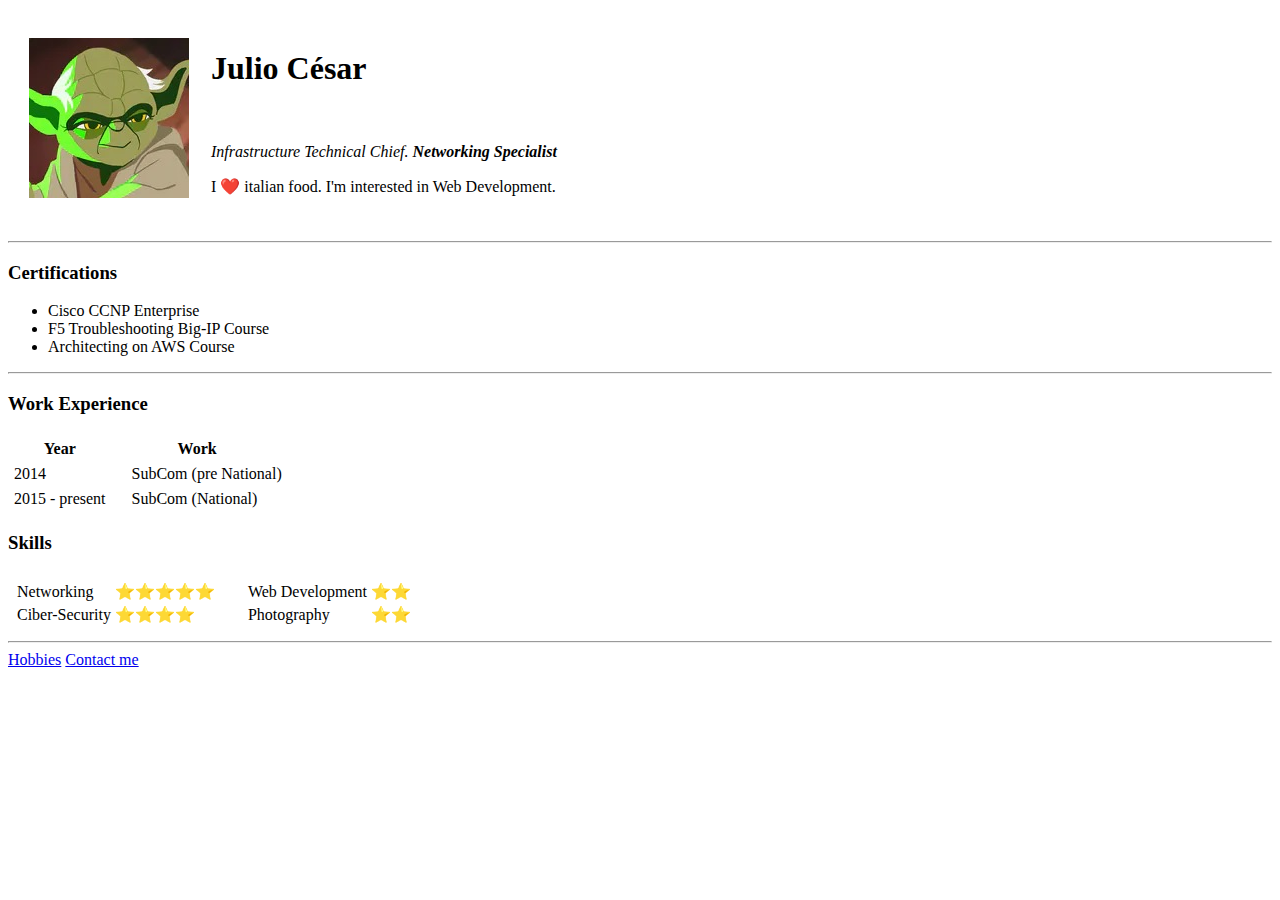
==== index.html @ e9c04831 "Add first files for cv site" ====
<!doctype html>
<html lang="en" dir="ltr">
  <head>
    <meta charset="utf-8">
    <title>Personal Site</title>
  </head>
  <body>
    <table cellspacing=20>
      <tr>
        <td>
          <img src="Images/starwars_yoda.jpg" alt="Yoda Picture">
        </td>
        <td>
          <h1>Julio César</h1>
          <br>
          <p><em>Infrastructure Technical Chief. <strong>Networking Specialist</strong></em></p>
          <p>I ❤️ italian food. I'm interested in Web Development.</p>
        </td>
      </tr>
    </table>
    <hr>
    <h3>Certifications</h3>
    <ul>
      <li>Cisco CCNP Enterprise</li>
      <li>F5 Troubleshooting Big-IP Course</li>
      <li>Architecting on AWS Course</li>
    </ul>
    <hr>
    <h3>Work Experience</h3>
    <table cellspacing=5>
      <thead>
        <tr>
          <th><strong>Year</strong></th>
          <th><strong>Work</strong></th>
        </tr>
      </thead>
      <tbody>
        <tr>
          <td>2014</td>
          <td style="padding-left: 20px;">SubCom (pre National)</td>
        </tr>
        <tr>
          <td>2015 - present</td>
          <td style="padding-left: 20px;">SubCom (National)</td>
        </tr>
    </table>
      </tbody>
    <h3>Skills</h3>
    <table cellspacing=5>
      <tr>
      <td>
        <table>
          <tr>
            <td>Networking</td>
            <td>⭐️⭐️⭐️⭐️⭐️</td>
          </tr>
          <tr>
            <td>Ciber-Security</td>
            <td>⭐️⭐️⭐️⭐️</td>
          </tr>
        </table>
      </td>
      <td>
        <table style="padding-left: 20px;">
          <tr>
            <td>Web Development</td>
            <td>⭐️⭐️</td>
          </tr>
          <tr>
            <td>Photography</td>
            <td>⭐️⭐️</td>
          </tr>
        </table>
      </td>
      </tr>
    </table>
    <hr>
    <a href="hobbies.html">Hobbies</a>
    <a href="contact_me.html">Contact me</a>
  </body>
</html>
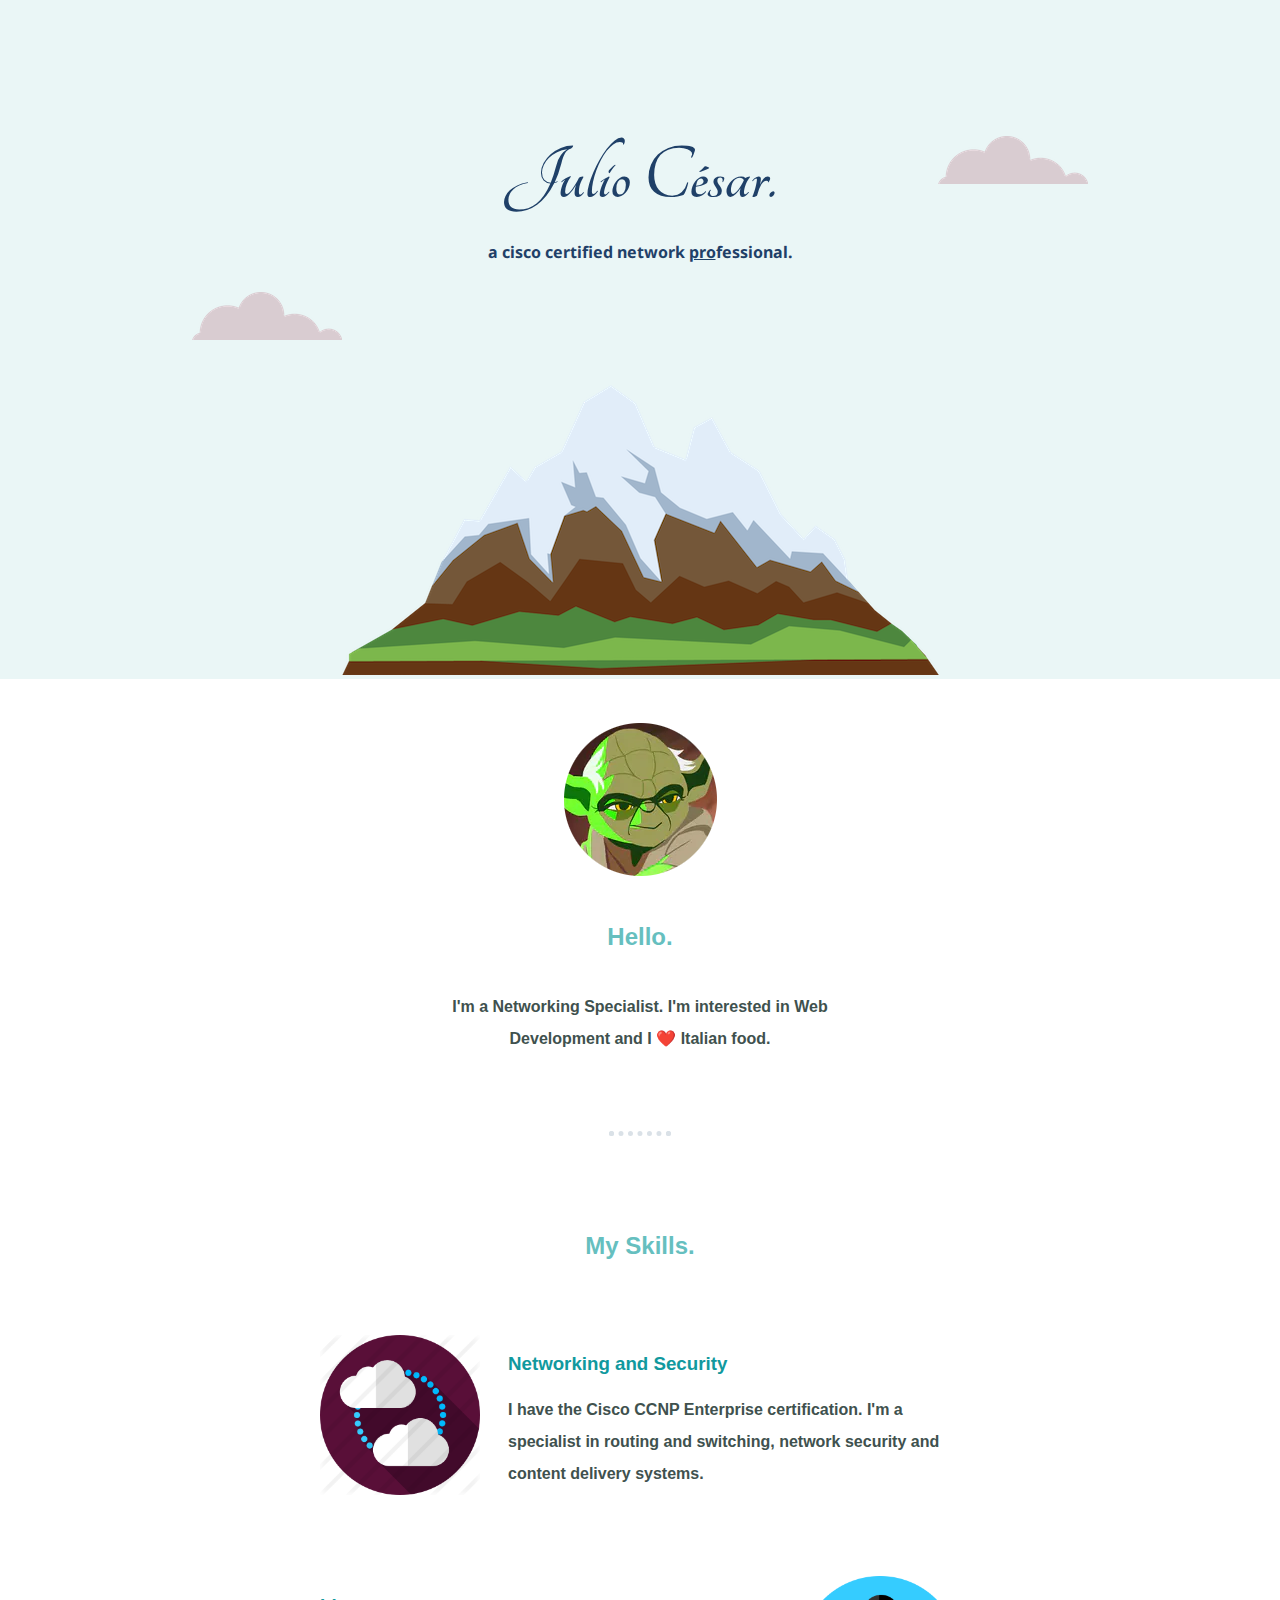
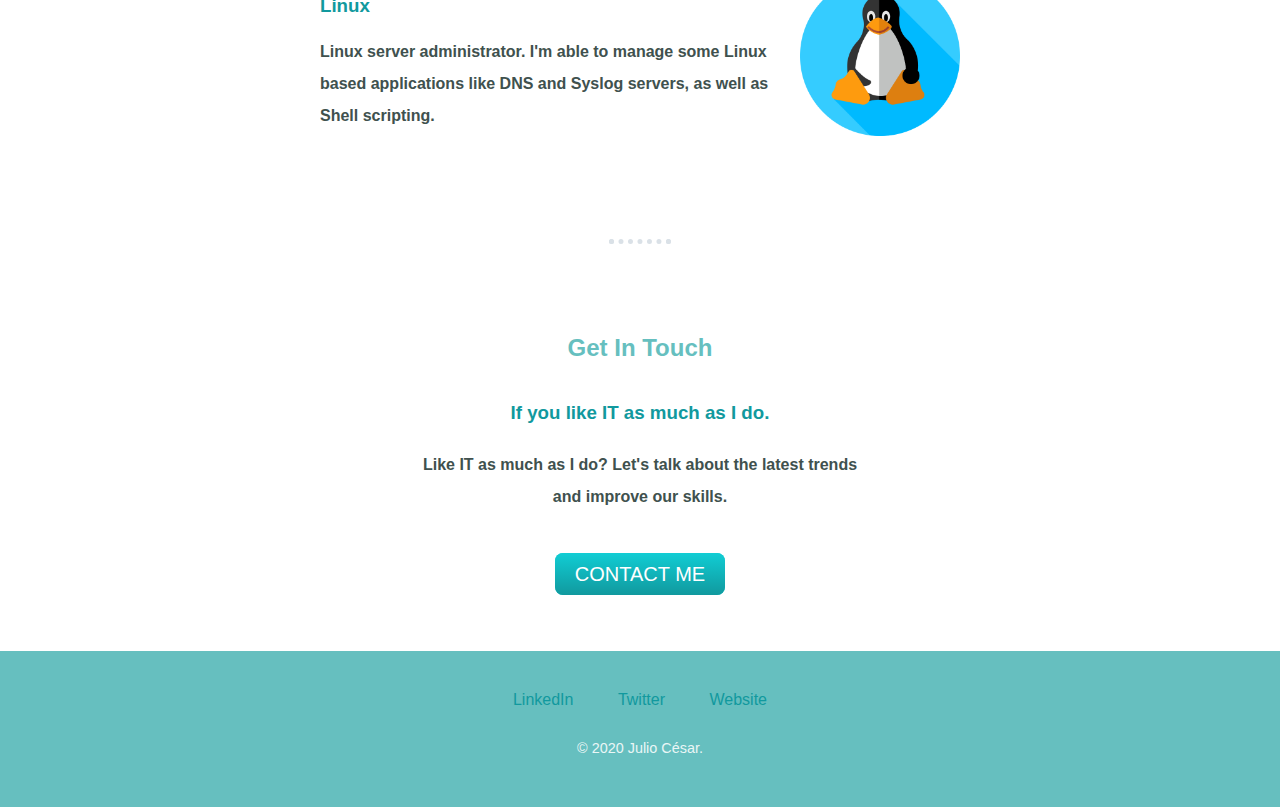
==== commit 40126138: "Add files via upload" ====
--- a/index.html
+++ b/index.html
@@ -1,81 +1,55 @@
-<!doctype html>
-<html lang="en" dir="ltr">
-  <head>
-    <meta charset="utf-8">
-    <title>Personal Site</title>
-  </head>
-  <body>
-    <table cellspacing=20>
-      <tr>
-        <td>
-          <img src="Images/starwars_yoda.jpg" alt="Yoda Picture">
-        </td>
-        <td>
-          <h1>Julio César</h1>
-          <br>
-          <p><em>Infrastructure Technical Chief. <strong>Networking Specialist</strong></em></p>
-          <p>I ❤️ italian food. I'm interested in Web Development.</p>
-        </td>
-      </tr>
-    </table>
-    <hr>
-    <h3>Certifications</h3>
-    <ul>
-      <li>Cisco CCNP Enterprise</li>
-      <li>F5 Troubleshooting Big-IP Course</li>
-      <li>Architecting on AWS Course</li>
-    </ul>
-    <hr>
-    <h3>Work Experience</h3>
-    <table cellspacing=5>
-      <thead>
-        <tr>
-          <th><strong>Year</strong></th>
-          <th><strong>Work</strong></th>
-        </tr>
-      </thead>
-      <tbody>
-        <tr>
-          <td>2014</td>
-          <td style="padding-left: 20px;">SubCom (pre National)</td>
-        </tr>
-        <tr>
-          <td>2015 - present</td>
-          <td style="padding-left: 20px;">SubCom (National)</td>
-        </tr>
-    </table>
-      </tbody>
-    <h3>Skills</h3>
-    <table cellspacing=5>
-      <tr>
-      <td>
-        <table>
-          <tr>
-            <td>Networking</td>
-            <td>⭐️⭐️⭐️⭐️⭐️</td>
-          </tr>
-          <tr>
-            <td>Ciber-Security</td>
-            <td>⭐️⭐️⭐️⭐️</td>
-          </tr>
-        </table>
-      </td>
-      <td>
-        <table style="padding-left: 20px;">
-          <tr>
-            <td>Web Development</td>
-            <td>⭐️⭐️</td>
-          </tr>
-          <tr>
-            <td>Photography</td>
-            <td>⭐️⭐️</td>
-          </tr>
-        </table>
-      </td>
-      </tr>
-    </table>
-    <hr>
-    <a href="hobbies.html">Hobbies</a>
-    <a href="contact_me.html">Contact me</a>
-  </body>
-</html>
+<!DOCTYPE html>
+<html>
+<head>
+	<title>Personal Site</title>
+	<link rel="icon" type="image/png" href="images/lightsaber-icon.png">
+	<link rel="stylesheet" type="text/css" href="css/styles.css">
+  <!-- google fonts link -->
+  <link rel="stylesheet" href="https://fonts.googleapis.com/css2?family=Noto+Sans&family=Tangerine:wght@700&display=swap">
+</head>
+<body>
+  <section id="top-section">
+   <div class="top-container">
+    <img class="top-cloud" src="images/cloud.png">
+    <h1>Julio César.</h1>
+    <p id="description">a cisco certified network <span id="pro">pro</span>fessional.</p>
+    <img class="bottom-cloud" src="images/cloud.png">
+    <img src="images/mountain.png">
+  </div>
+</section>
+<div class="middle-container">
+  <div class="profile">
+    <img src="images/yoda_icon.png" alt="yoda_icon">
+    <h2>Hello.</h2>
+    <p class="hello-description">I'm a Networking Specialist. I'm interested in Web Development and I ❤️ Italian food.</p>
+  </div>
+  <hr>
+  <div class="skills">
+    <h2>My Skills.</h2>
+    <div class="skill-row">
+      <img class="clouds-img" src="images/cloud-network.png" alt="clouds-image">
+      <h3>Networking and Security</h3>
+      <p>I have the Cisco CCNP Enterprise certification. I'm a specialist in routing and switching, network security and content delivery systems.</p>
+    </div>
+    <div class="skill-row">
+      <img class="linux-img" src="images/linux.png" alt="linux.image">
+      <h3>Linux</h3>
+      <p>Linux server administrator. I'm able to manage some Linux based applications like DNS and Syslog servers, as well as Shell scripting.</p>
+    </div>
+  </div>
+  <hr>
+  <div class="contact-me">
+    <h2>Get In Touch</h2>
+    <h3>If you like IT as much as I do.</h3>
+    <p class="contact-description">Like IT as much as I do? Let's talk about the latest trends and improve our skills.</p>
+    <a class="btn" href="mailto:name@email.com">CONTACT ME</a>
+  </div>
+</div>
+<div class="bottom-container">
+  <a class="footer-link" href="#top-section">LinkedIn</a>
+  <a class="footer-link" href="#top-section">Twitter</a>
+  <a class="footer-link" href="#top-section">Website</a>
+  <p id="copyright">© 2020 Julio César.</p>
+</div>
+</body>
+</html>
--- a/css/styles.css
+++ b/css/styles.css
@@ -0,0 +1,175 @@
+/* html elements */
+body	{
+	font-family: sans-serif;
+	margin: 0;
+	text-align: center;
+}
+
+h1	{
+	color: #1f4068;
+	font-family: 'Tangerine', cursive;
+	font-size: 80px;
+	margin-top: 15px;
+	margin-bottom: 15px;
+}
+
+h2	{
+	color: #66BFBF;
+	padding: 20px 0;
+}
+
+h3	{
+	color: #11999E;
+/*	border: solid 2px;*/
+}
+
+a {
+	color: #11999E;
+	font: sans-serif;
+	padding: 5px 20px;
+	text-decoration: none;
+}
+
+a:hover {
+	color: #EAF6F6;
+}
+
+p {
+	color: #40514E;
+	line-height: 2;
+	font-weight: bold;
+/*	border: solid 2px;*/
+}
+
+hr {
+	border: dotted;
+	border-bottom: none;
+	border-width: 5px;
+	color: #dae1e7;
+	margin: 36px auto;
+	width: 4%;
+}
+
+/* top container */
+#description	{
+	color: #1f4068;
+	font-family: 'Noto Sans', sans-serif;
+	font-weight: bold;
+	line-height: 2;
+	margin: 5px 0px 50px 0px;
+}
+
+#pro	{
+	text-decoration: underline;
+}
+
+.top-container	{
+	background-color: #EAF6F6;
+	padding-top: 120px;
+	position: relative;
+}
+
+.top-cloud	{
+	position: absolute;
+	top: 20%;
+	right: 15%;
+}
+
+.bottom-cloud	{
+	position: absolute;
+	bottom: 50%;
+	left: 15%;
+}
+
+/* middle ccontainer */
+.middle-container {
+	/*background-color: #ff9234;*/
+	padding-bottom: 50px;
+	}
+
+.profile {
+	padding: 40px 0;
+}
+
+.hello-description {
+	margin: auto;
+	width: 35%;
+}
+
+.skills {
+/*	background-color: #ffcb74;*/
+	padding: 20px 0;
+}
+
+.skill-row {
+/*	background-color: #b1b493;*/
+	margin: auto;
+	padding: 35px 0;
+	text-align: left;
+	width: 50%;
+}
+
+.clouds-img	{
+	float: left;
+	height: 160px;
+	width: 160px;
+	padding-right: 28px;
+/*	border: solid 2px;*/
+}
+
+.linux-img	{
+	float: right;
+	height: 160px;
+	width: 160px;
+	padding-left: 28px;
+/*	border: solid 2px;*/
+}
+
+.contact-me {
+	padding: 15px 0  15px;
+}
+
+.contact-description {
+	margin: 25px auto 50px;
+	width: 34%;
+}
+
+.btn {
+  background: #11cdd4;
+  background-image: -webkit-linear-gradient(top, #11cdd4, #11999e);
+  background-image: -moz-linear-gradient(top, #11cdd4, #11999e);
+  background-image: -ms-linear-gradient(top, #11cdd4, #11999e);
+  background-image: -o-linear-gradient(top, #11cdd4, #11999e);
+  background-image: linear-gradient(to bottom, #11cdd4, #11999e);
+  -webkit-border-radius: 8;
+  -moz-border-radius: 8;
+  border-radius: 8px;
+  font-family: sans-serif;
+  color: #ffffff;
+  font-size: 20px;
+  padding: 10px 20px 10px 20px;
+  text-decoration: none;
+}
+
+.btn:hover {
+  background: #30e3cb;
+  background-image: -webkit-linear-gradient(top, #30e3cb, #2bc4ad);
+  background-image: -moz-linear-gradient(top, #30e3cb, #2bc4ad);
+  background-image: -ms-linear-gradient(top, #30e3cb, #2bc4ad);
+  background-image: -o-linear-gradient(top, #30e3cb, #2bc4ad);
+  background-image: linear-gradient(to bottom, #30e3cb, #2bc4ad);
+  text-decoration: none;
+}
+
+/* bottom ccontainer */
+.bottom-container {
+	background-color: #66BFBF;
+	padding: 40px 0 20px;
+	}
+
+#copyright	{
+	color: #EAF6F6;
+	font-weight: normal;
+	font-size: .9rem;
+	padding: 10px;
+}